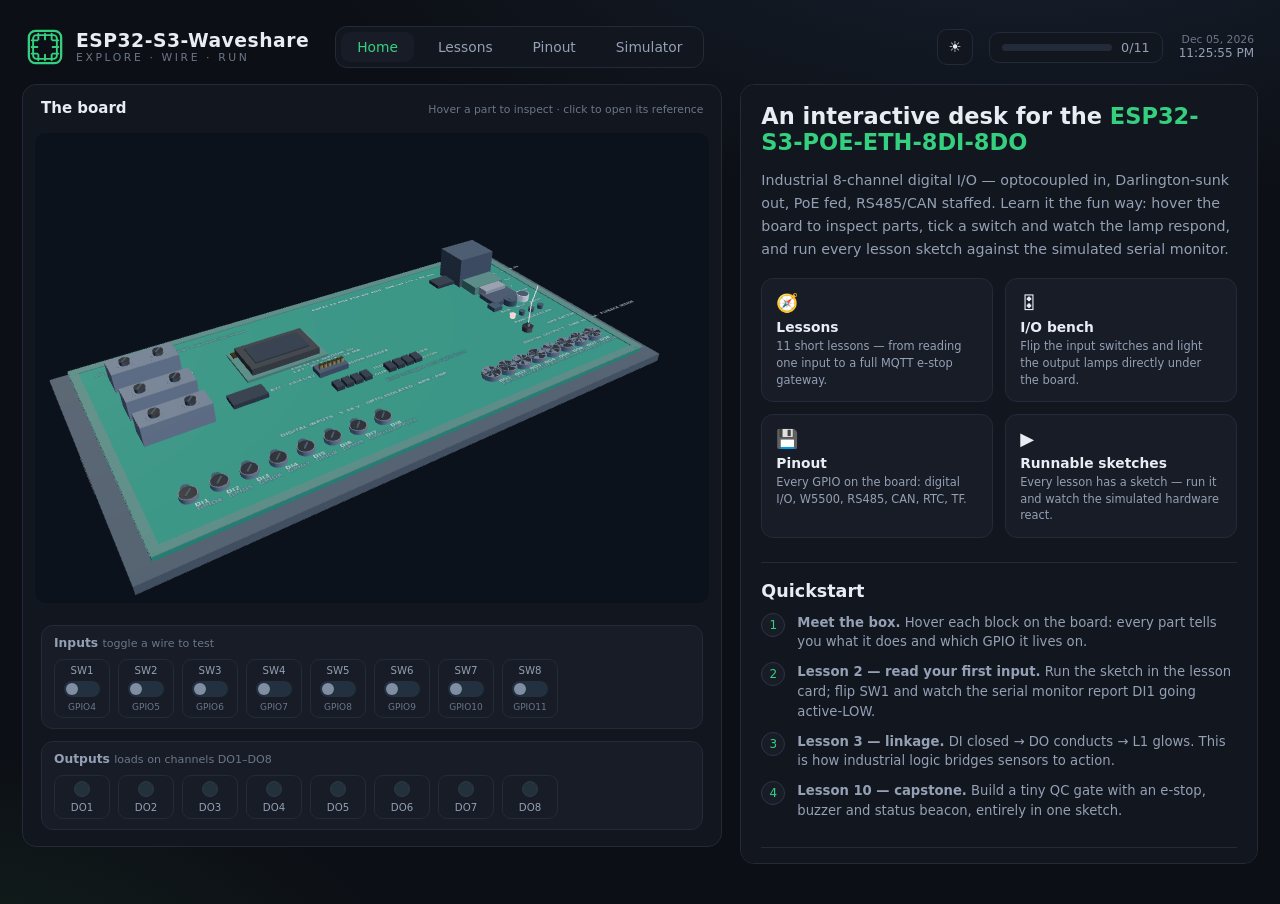
==== learn-esp32-s3/index.html @ 16760f64 "ESP32-S3-Waveshare: interactive 3D learning site + e-stop MQTT gateway firmware" ====
<!DOCTYPE html>
<html lang="en">
<head>
<meta charset="UTF-8">
<meta name="viewport" content="width=device-width, initial-scale=1.0">
<title>ESP32-S3-Waveshare</title>
<meta name="description" content="Learn industrial automation on an interactive Waveshare ESP32-S3-POE-ETH-8DI-8DO: digital inputs, digital outputs, RS485, CAN, Wi-Fi and PoE — with runnable sketch simulations.">
<link rel="stylesheet" href="app.css">
</head>
<body>
<div id="app">

  <!-- ===== Top bar ===== -->
  <header class="topbar">
    <div class="brand">
      <svg class="brand-logo" viewBox="0 0 40 40" aria-hidden="true">
        <rect x="3" y="3" width="34" height="34" rx="7" fill="none" stroke="currentColor" stroke-width="2.4"/>
        <rect x="7.5" y="7.5" width="25" height="25" rx="3.5" fill="none" stroke="currentColor" stroke-width="2"/>
        <g stroke="currentColor" stroke-width="2" stroke-linecap="round">
          <path d="M13 6v6M20 6v6M27 6v6M13 28v6M20 28v6M27 28v6M6 13h6M6 20h6M6 27h6M28 13h6M28 20h6M28 27h6"/>
        </g>
      </svg>
      <div class="brand-text">
        <h1>ESP32-S3-Waveshare</h1>
        <p>Explore · Wire · Run</p>
      </div>
    </div>

    <nav class="topnav" aria-label="Main">
      <button class="nav-btn is-active"   data-nav="home">Home</button>
      <button class="nav-btn"             data-nav="lessons">Lessons</button>
      <button class="nav-btn"             data-nav="pinout">Pinout</button>
      <button class="nav-btn"             data-nav="simulator">Simulator</button>
    </nav>

    <div class="status">
      <button class="theme-btn" id="theme-btn" title="Toggle light / dark theme">☀️</button>
      <div class="progress-chip" title="Lessons completed">
        <span class="progress-track"><span class="progress-fill" id="progress-fill"></span></span>
        <span class="progress-count" id="progress-count">0/11</span>
      </div>
      <time class="clock" id="clock"><span id="clock-date"></span><span id="clock-time"></span></time>
    </div>
  </header>

  <!-- ===== Main stage ===== -->
  <main class="stage">

    <!-- Left: the interactive board -->
    <section class="panel board-panel" aria-label="Interactive board">
      <div class="panel-head">
        <h2>The board</h2>
        <span class="hint">Hover a part to inspect · click to open its reference</span>
      </div>
      <div class="board-scroll">
        <div id="frame-container"></div><!-- SVG injected here -->
      </div>
      <div class="bench">
        <div class="bench-block" id="bench-di">
          <h3>Inputs <small>toggle a wire to test</small></h3>
          <div class="switch-row" id="di-switches"></div>
        </div>
        <div class="bench-block" id="bench-do">
          <h3>Outputs <small>loads on channels DO1–DO8</small></h3>
          <div class="lamp-row" id="do-lamps"></div>
        </div>
      </div>
    </section>

    <!-- Right: content panel -->
    <section class="panel content-panel" id="content-panel"></section>
  </main>
</div>

<script src="three.min.js"></script>
<script src="board3d.js"></script>
<script src="data.js"></script>
<script src="app.js"></script>
</body>
</html>
---- learn-esp32-s3/app.css ----
/* ============================================================
   ESP32-S3-Waveshare — Learn the Waveshare ESP32-S3-POE-ETH-8DI-8DO
   ============================================================ */
:root{
  --bg:      #0c0f15;
  --panel:   #12161f;
  --panel-2: #171c27;
  --line:    #232a38;
  --line-2:  #2e3644;
  --ink:     #e8ecf3;
  --muted:   #94a0b4;
  --faint:   #6b7688;
  --ok:      #35d07f;
  --amber:   #ffb454;
  --info:    #58a6ff;
  --danger:  #ff7466;
  --di:      #58a6ff;
  --do:      #35d07f;
  --pcagreen:#0f2e24;
  --radii:   14px;

  /* themed surfaces + inks (dark defaults) */
  --bg-glow-1: #17202e;
  --bg-glow-2: #14231d;
  --code-bg:   var(--code-bg);
  --console-bg:#070b10;
  --code-ink:  #c9d5e4;
  --console-ink:#a8e6c8;
  --goal-bg:   #101a2a;  --goal-border:#23406b;  --goal-ink:#bcd7ff;
  --warn-bg:   #2a140f;  --warn-border:#6b3a2c;  --warn-ink:#ffcdc2;
  --row-sel:   #13221b;  --row-hover: #131a26;
  --done-border:#2e5a45;
  --do-on-ink: #b9ffd8;
  --run-bg:    #123527;  --run-border:#2e6b52;   --run-hover:#174634;
  --stop-bg:   #3a1310;  --stop-border:#6b2c25;  --stop-ink:#ff9d92; --stop-hover:#4a1713;
  --svg-case:  #1e2633;  --svg-case-line:#313d4e;
  --svg-pcb:   #0f2e24;  --svg-pcb-line: #1c453a;
  --svg-term:  #2b3442;  --svg-term-line:#3c4858;
  --svg-termc: #3a4553;  --svg-screw-line:#5b6a80;
  --svg-screw: #8f9db3;
  --svg-lamp:  #2c3a47;
  --svg-hole:  #0f141d;
  --svg-trace: #2f6b57;

  font-size:15px;
}
[data-theme="light"]{
  --bg:      #eef1f6;
  --panel:   #ffffff;
  --panel-2: #f2f5fa;
  --line:    #dde3ec;
  --line-2:  #c6cfdd;
  --ink:     #1b2534;
  --muted:   #4c5a6f;
  --faint:   #8593a8;

  --bg-glow-1: #e0e8f3;
  --bg-glow-2: #e3efe8;
  --code-bg:   #eceff5;
  --console-bg:#f7f9fc;
  --code-ink:  #24344c;
  --console-ink:#137a4e;
  --goal-bg:   #e9f2fd;  --goal-border:#9cc0ec;  --goal-ink:#27588c;
  --warn-bg:   #fdeee8;  --warn-border:#dfa28c;  --warn-ink:#8f4a3a;
  --row-sel:   #e1f1e8;  --row-hover: #ecf0f7;
  --done-border:#7fbf9f;
  --do-on-ink: #0e6a44;
  --run-bg:    #dcf3e7;  --run-border:#7fbf9f;   --run-hover:#c7ecd9;
  --stop-bg:   #fde3de;  --stop-border:#d98f7a;  --stop-ink:#a34a3a; --stop-hover:#f8d2cb;
  --svg-case:  #eef1f6;  --svg-case-line:#c3cddb;
  --svg-pcb:   #1a6b52;  --svg-pcb-line: #10493a;
  --svg-term:  #c8d3e1;  --svg-term-line:#96a6bb;
  --svg-termc: #b7c3d3;  --svg-screw-line:#5f7189;
  --svg-screw: #5f7189;
  --svg-lamp:  #2c3a47;
  --svg-hole:  #e8edf3;
  --svg-trace: #2f8a68;
}
*{box-sizing:border-box}
html,body{margin:0;padding:0}
body{
  background:
    radial-gradient(1200px 500px at 80% -10%, var(--bg-glow-1) 0%, transparent 60%),
    radial-gradient(900px 420px at -10% 110%, var(--bg-glow-2) 0%, transparent 60%),
    var(--bg);
  color:var(--ink);
  font-family:"Segoe UI", system-ui, -apple-system, Roboto, Arial, sans-serif;
  min-height:100vh;
}
h1,h2,h3,h4{margin:0;font-weight:600}
button{font:inherit;color:inherit;background:none;border:none;cursor:pointer}
code,kbd,pre{font-family:"Cascadia Code","JetBrains Mono",Consolas,monospace}

#app{max-width:1500px;margin:0 auto;padding:18px 22px 40px}

/* ================= Top bar ================= */
.topbar{
  display:flex;align-items:center;gap:26px;
  padding:8px 4px 16px;flex-wrap:wrap;
}
.brand{display:flex;align-items:center;gap:12px}
.brand .brand-logo{width:38px;height:38px;color:var(--ok)}
.brand h1{font-size:1.25rem;letter-spacing:.5px}
.brand p{margin:0;font-size:.72rem;color:var(--faint);letter-spacing:2.6px;text-transform:uppercase}
.topnav{display:flex;gap:8px;background:var(--panel);border:1px solid var(--line);padding:5px;border-radius:12px}
.nav-btn{
  padding:7px 16px;border-radius:9px;color:var(--muted);font-size:.92rem;
  transition:background .15s,color .15s;
}
.nav-btn:hover{background:var(--panel-2);color:var(--ink)}
.nav-btn.is-active{background:var(--panel-2);color:var(--ok)}
.status{margin-left:auto;display:flex;align-items:center;gap:16px}
.theme-btn{
  width:36px;height:36px;border-radius:10px;background:var(--panel);border:1px solid var(--line);
  display:flex;align-items:center;justify-content:center;font-size:1rem;transition:border-color .15s, transform .15s;
}
.theme-btn:hover{border-color:var(--line-2);transform:translateY(-1px)}
.progress-chip{display:flex;align-items:center;gap:9px;background:var(--panel);border:1px solid var(--line);
  border-radius:10px;padding:7px 12px}
.progress-track{width:110px;height:7px;border-radius:4px;background:var(--line);overflow:hidden;display:inline-block}
.progress-fill{display:block;height:100%;width:0%;border-radius:4px;background:linear-gradient(90deg,var(--ok),#7ee0b0);transition:width .5s}
.progress-count{font-size:.85rem;color:var(--muted);font-variant-numeric:tabular-nums}
.clock{display:flex;flex-direction:column;align-items:flex-end;line-height:1.25}
.clock span{font-size:.8rem;color:var(--muted);font-variant-numeric:tabular-nums}
.clock span:first-child{color:var(--faint);font-size:.72rem}

/* ================= Stage & panels ================= */
.stage{display:grid;grid-template-columns:minmax(520px,1.15fr) minmax(430px,.85fr);gap:18px;align-items:start}
@media (max-width:1080px){.stage{grid-template-columns:1fr}}

.panel{background:var(--panel);border:1px solid var(--line);border-radius:var(--radii);overflow:hidden}
.panel-head{display:flex;align-items:baseline;justify-content:space-between;gap:10px;padding:14px 18px 10px}
.panel-head h2{font-size:1rem}
.panel-head .hint{font-size:.72rem;color:var(--faint)}
.board-panel{position:sticky;top:14px}

.board-scroll{padding:6px 12px 12px}
.board-scroll svg{width:100%;height:auto;display:block;border-radius:10px}
#frame-container{position:relative;height:min(58vh,470px);min-height:340px;border-radius:10px;overflow:hidden;background:transparent}
#frame-container canvas{width:100% !important;height:100% !important;display:block;touch-action:none;border-radius:10px}

/* Callouts over board */
.co{position:absolute;transform:translate(-50%,-100%)}
.badge{display:inline-flex;align-items:center;gap:6px;background:#0d1320cc;border:1px solid var(--line-2);
  padding:3px 9px;border-radius:7px;font-size:.72rem;color:var(--ink);white-space:nowrap}
.badge b{color:var(--amber)}
.badge.on{border-color:var(--do);color:#d7ffe9}
.badge.on b{color:var(--do)}

/* ---------- SVG board styles ---------- */
.case{fill:var(--svg-case);stroke:var(--svg-case-line);stroke-width:2}
.case-in{fill:#161d29}
.pcb{fill:var(--svg-pcb);stroke:var(--svg-pcb-line);stroke-width:1.5}
.terminal-block{fill:var(--svg-term);stroke:var(--svg-term-line);stroke-width:1}
.terminal-circle{fill:var(--svg-termc);stroke:var(--svg-screw-line);stroke-width:1.4}
.screw{fill:var(--svg-screw)}
.part{cursor:pointer}
.part .hot{transition:all .15s;stroke:transparent;stroke-width:6;fill:transparent}
.part:hover .hot,.part.hot .hot{stroke:var(--amber);fill:var(--amber14, rgba(255,180,84,.08))}
.part.sel .hot{stroke:var(--ok)}
.part-label{fill:#c3cddb;font-size:11px;font-family:inherit;user-select:none;pointer-events:none}
.part-sym{user-select:none;pointer-events:none}
.al-label{fill:#7d8a9e;font-size:10px;font-family:inherit;user-select:none}
.shield{fill:#232c3c;stroke:#3d4b62;stroke-width:1.2}
.shield-hatch{stroke:#2e3a4d;stroke-width:1.4}
.chip{fill:#17322c;stroke:#2b5f4f;stroke-width:1}
.lamp-pcb{fill:#111a16;stroke:#28323f;stroke-width:1}
.lamp{fill:var(--svg-lamp);transition:fill .18s, filter .18s}
.lamp.on{fill:var(--do);filter:drop-shadow(0 0 5px #35d07f)}
.lamp-amp{fill:#0e141c;stroke:#2a3543;stroke-width:1}
.rj{fill:#20293a;stroke:#42506a;stroke-width:1.4}
.usbc{fill:#233040;stroke:#4a5a74;stroke-width:1.3}
.tf{fill:#20293a;stroke:#42506a;stroke-width:1.2}
.antenna{stroke:var(--svg-screw);stroke-width:2.4;stroke-linecap:round}
.rgb{fill:#25303f;transition:fill .3s, filter .3s}
.led-pwr{fill:#571f1f}
.led-pwr.on{fill:#ff5348;filter:drop-shadow(0 0 4px #ff5348)}
.led-txd{fill:#1c2a1e}
.led-txd.on{fill:#44e07a;filter:drop-shadow(0 0 4px #44e07a)}
.led-rxd{fill:#14203f}
.led-rxd.on{fill:#3f7dff;filter:drop-shadow(0 0 4px #3f7dff)}
.led-can{fill:#241d2c}
.led-can.on{fill:#c763ff;filter:drop-shadow(0 0 4px #c763ff)}
.buzzer-hole{fill:var(--svg-hole);stroke:var(--svg-term-line);stroke-width:1}
.opto{fill:#22181f;stroke:#5a3a4a;stroke-width:1}
.relay{fill:#20142a;stroke:#6b3d8f;stroke-width:1}
.trace{stroke:var(--svg-trace);stroke-width:1.6;fill:none;opacity:.55}
.flow{fill:none;stroke-width:2.4;stroke-linecap:round;opacity:0;transition:opacity .3s}
.flow.on{opacity:1;stroke-dasharray:6 7;animation:flowmove 1s linear infinite}
.flow.off-anim{stroke-dasharray:0}
@keyframes flowmove{to{stroke-dashoffset:-13}}
.tr{transform-origin:center;transition:transform .15s ease}

/* ---------- Bench (I/O controls under board) ---------- */
.bench{padding:10px 18px 16px;display:grid;gap:12px}
.bench-block{background:var(--panel-2);border:1px solid var(--line);border-radius:12px;padding:10px 12px}
.bench-block h3{font-size:.82rem;color:var(--muted);font-weight:600}
.bench-block h3 small{color:var(--faint);font-weight:400;font-size:.74rem}
.switch-row,.lamp-row{display:flex;gap:8px;margin-top:9px;flex-wrap:wrap;align-items:center}
.mini-switch{
  width:56px;padding:5px 2px;border-radius:9px;background:var(--code-bg);border:1px solid var(--line);
  display:flex;flex-direction:column;align-items:center;gap:5px;font-size:.68rem;color:var(--muted);
}
.mini-switch .knob{
  width:36px;height:16px;border-radius:9px;background:#233040;position:relative;transition:background .2s;
}
.mini-switch .knob::after{
  content:"";position:absolute;top:2px;left:2px;width:12px;height:12px;border-radius:50%;
  background:#7f8ea3;transition:left .2s, background .2s;
}
.mini-switch.closed{border-color:#33517a}
.mini-switch.closed .knob{background:#33517a}
.mini-switch.closed .knob::after{left:22px;background:#58a6ff}
.mini-switch:hover{border-color:var(--line-2);color:var(--ink)}
.mini-lamp{
  width:56px;padding:5px 2px;border-radius:9px;background:var(--code-bg);border:1px solid var(--line);
  display:flex;flex-direction:column;align-items:center;gap:5px;font-size:.68rem;color:var(--muted);
}
.mini-lamp .dot{width:16px;height:16px;border-radius:50%;background:#22313c;border:1px solid #2c3a47;
  transition:background .18s, box-shadow .18s}
.mini-lamp.on{border-color:var(--done-border);color:var(--do-on-ink)}
.mini-lamp.on .dot{background:var(--do);box-shadow:0 0 6px var(--do)}
.mini-lamp:hover{border-color:var(--line-2);color:var(--ink)}

/* ---------- Content panel ---------- */
.content-panel{min-height:560px;max-height:calc(100vh - 120px);overflow-y:auto;scrollbar-width:thin;
  scrollbar-color:var(--line-2) transparent}
.view{padding:18px 20px 26px;display:none;animation:fade .25s}
.view.is-active{display:block}
@keyframes fade{from{opacity:0;transform:translateY(5px)}to{opacity:1;transform:none}}

/* Home */
.hero h2{font-size:1.5rem;margin-bottom:6px}
.hero h2 em{color:var(--ok);font-style:normal}
.hero p.lead{color:var(--muted);line-height:1.6;font-size:.95rem;max-width:52ch}
.feature-cards{display:grid;grid-template-columns:repeat(auto-fill,minmax(170px,1fr));gap:12px;margin-top:18px}
.fcard{background:var(--panel-2);border:1px solid var(--line);border-radius:12px;padding:13px 14px;cursor:pointer;
  transition:border-color .15s, transform .15s}
.fcard:hover{border-color:var(--line-2);transform:translateY(-2px)}
.fcard .num{font-size:1.2rem}
.fcard h4{margin:6px 0 3px;font-size:.92rem}
.fcard p{margin:0;font-size:.76rem;color:var(--muted);line-height:1.45}
.quickstart{margin-top:24px;border-top:1px solid var(--line);padding-top:18px}
.quickstart h3{margin-bottom:12px}
.step-list{list-style:none;margin:0;padding:0;display:grid;gap:10px}
.step-list li{display:flex;gap:12px;align-items:flex-start;color:var(--muted);font-size:.88rem;line-height:1.5}
.step-list .n{flex:none;width:24px;height:24px;border-radius:50%;background:var(--panel-2);border:1px solid var(--line-2);
  display:flex;align-items:center;justify-content:center;font-size:.8rem;color:var(--ok)}

/* Lessons */
.lesson-list{display:grid;gap:10px;margin-top:8px}
.lesson-item{background:var(--panel-2);border:1px solid var(--line);border-radius:12px;padding:12px 14px;
  cursor:pointer;display:flex;gap:14px;align-items:flex-start;transition:border-color .15s}
.lesson-item:hover{border-color:var(--line-2)}
.lesson-item.done{border-color:var(--done-border)}
.lesson-item.active{border-color:var(--ok);background:var(--row-sel)}
.lesson-item .lnum{flex:none;width:34px;height:34px;border-radius:9px;background:var(--code-bg);border:1px solid var(--line-2);
  display:grid;place-items:center;color:var(--ok);font-weight:700;font-size:.9rem}
.lesson-item.done .lnum::after{content:none}
.lesson-item .lbody h4{font-size:.95rem}
.lesson-item .lbody p{margin:3px 0 0;font-size:.78rem;color:var(--muted);line-height:1.45}
.lesson-item .done-mark{margin-left:auto;color:var(--ok);font-size:.85rem;align-self:center}
.backlink{color:var(--info);background:none;border:none;font-size:.85rem;padding:0;margin:4px 0 14px;cursor:pointer}
.backlink:hover{text-decoration:underline}
.lesson-detail h2{font-size:1.25rem;margin-bottom:4px}
.lesson-detail .sub{color:var(--faint);font-size:.8rem;margin-bottom:16px}
.lesson-detail article{color:var(--muted);line-height:1.65;font-size:.9rem}
.lesson-detail article p{margin:10px 0}
.lesson-detail article ul{margin:8px 0 10px;padding-left:20px}
.lesson-detail article li{margin:4px 0}
.lesson-detail article b{color:var(--ink)}
.lesson-detail article .term{color:var(--amber);font-weight:600}
.goal{background:var(--goal-bg);border:1px solid var(--goal-border);border-radius:10px;padding:10px 14px;margin:12px 0;
  font-size:.85rem;color:var(--goal-ink)}
.goal::before{content:"🎯 Goal: ";font-weight:700;color:var(--info)}
.warnbox{background:var(--warn-bg);border:1px solid var(--warn-border);border-radius:10px;padding:10px 14px;margin:12px 0;
  font-size:.85rem;color:var(--warn-ink)}
.warnbox::before{content:"⚠ Careful: ";font-weight:700;color:var(--danger)}
.code-card{margin:14px 0}
.code-card .code-head{
  display:flex;align-items:center;gap:8px;background:var(--code-bg);border:1px solid var(--line);
  border-radius:10px 10px 0 0;padding:8px 12px;font-size:.75rem;color:var(--muted)
}
.code-card .code-head .grow{flex:1}
.btn-run,.btn-stop{
  padding:5px 13px;border-radius:8px;font-size:.8rem;font-weight:600;
  background:var(--run-bg);border:1px solid var(--run-border);color:var(--ok);transition:background .15s
}
.btn-run:hover{background:var(--run-hover)}
.btn-run:disabled{opacity:.4;cursor:not-allowed}
.btn-stop{background:var(--stop-bg);border-color:var(--stop-border);color:var(--stop-ink);display:none}
.btn-stop:hover{background:var(--stop-hover)}
.code-card pre{
  margin:0;background:var(--code-bg);border:1px solid var(--line);border-top:none;
  border-radius:0 0 10px 10px;padding:13px 16px;font-size:.8rem;line-height:1.6;
  overflow-x:auto;color:var(--code-ink)
}
.tok-kw{color:#ff7ea8}
.tok-fn{color:#7cc7ff}
.tok-num{color:#ffd08a}
.tok-str{color:#a5e6a1}
.tok-com{color:#5a6678;font-style:italic}
.tok-pin{color:var(--amber);font-weight:600}
.lesson-actions{display:flex;gap:10px;margin-top:18px;flex-wrap:wrap}
.btn-ghost{padding:8px 16px;border-radius:9px;border:1px solid var(--line-2);background:var(--panel-2);
  color:var(--ink);font-size:.85rem}
.btn-ghost:hover{border-color:var(--ok);color:var(--ok)}
.btn-success{background:var(--run-bg);border-color:var(--run-border);color:var(--ok)}

/* Serial monitor */
.console{background:var(--console-bg);border:1px solid var(--line);border-radius:10px;margin-top:12px}
.console-head{display:flex;align-items:center;gap:10px;padding:8px 12px;border-bottom:1px solid var(--line);
  font-size:.76rem;color:var(--muted)}
.console-dot{width:8px;height:8px;border-radius:50%;background:var(--faint)}
.console-dot.live{background:var(--ok);box-shadow:0 0 6px var(--ok)}
.console-title{font-weight:700}
.console-status{color:var(--faint)}
.console-close{margin-left:auto;color:var(--faint);font-size:1rem;padding:0 4px}
.console-close:hover{color:var(--danger)}
.console-lines{
  padding:10px 14px;height:190px;overflow-y:auto;font-size:.78rem;line-height:1.55;color:var(--console-ink);
  white-space:pre-wrap;word-break:break-word;
  scrollbar-width:thin;
}
.console-lines .tstamp{color:var(--faint);margin-right:6px}
.console-lines.empty::before{content:"— idle — press ▶ Run on a lesson sketch";color:var(--faint)}

/* Pinout */
.pin-group{margin:16px 0}
.pin-group h3{font-size:.95rem;margin-bottom:8px;color:var(--amber)}
table.pin-table{width:100%;border-collapse:collapse;font-size:.78rem}
table.pin-table th,table.pin-table td{padding:7px 9px;border-bottom:1px solid var(--line);text-align:left;vertical-align:top}
table.pin-table th{color:var(--faint);font-weight:600;font-size:.72rem;text-transform:uppercase;letter-spacing:.8px}
table.pin-table td code{background:var(--code-bg);border:1px solid var(--line);border-radius:5px;padding:1px 6px;color:var(--amber);font-size:.75rem;white-space:nowrap}
table.pin-table tr.sel td{background:var(--row-sel)}
table.pin-table tr:hover td{background:var(--row-hover)}

/* Popover */
.popover{
  position:fixed;z-index:60;max-width:320px;background:var(--panel);border:1px solid var(--line-2);
  border-radius:12px;padding:12px 14px;font-size:.8rem;color:var(--muted);line-height:1.5;
  box-shadow:0 12px 40px #00000090;pointer-events:none;opacity:0;transition:opacity .12s;
}
.popover.show{opacity:1}
.popover h4{color:var(--ink);font-size:.9rem;margin-bottom:4px}
.popover .p-kw{color:var(--amber);font-weight:600}
.popover .go{margin-top:8px;display:block;color:var(--info);cursor:pointer;font-size:.76rem}
.popover .go:hover{text-decoration:underline}

.footer-note{margin-top:26px;padding-top:14px;border-top:1px solid var(--line);
  color:var(--faint);font-size:.75rem;line-height:1.6}
.footer-note a{color:var(--info)}
kbd{background:var(--code-bg);border:1px solid var(--line-2);border-bottom-width:2px;border-radius:5px;padding:1px 6px;font-size:.75rem}
.tag{display:inline-block;background:var(--panel-2);border:1px solid var(--line-2);color:var(--muted);
  border-radius:6px;padding:2px 8px;font-size:.7rem;margin:2px 4px 2px 0}
.tag.ok{color:var(--ok);border-color:var(--done-border)}
.tag.blue{color:var(--info);border-color:#2d4a75}
.tag.amber{color:var(--amber);border-color:#6b5320}

/* simulator deck extras */
.sim-controls{display:flex;flex-wrap:wrap;gap:10px;margin:16px 0}
.sim-btn{padding:9px 14px;border-radius:10px;background:var(--panel-2);border:1px solid var(--line-2);
  color:var(--ink);font-size:.85rem;transition:border-color .15s,color .15s}
.sim-btn:hover{border-color:var(--ok);color:var(--ok)}
.sim-log{background:#070b10;border:1px solid var(--line);border-radius:10px;padding:10px 14px;max-height:320px;
  overflow-y:auto;font-size:.76rem;line-height:1.6;color:#9fb8c8;
  font-family:"Cascadia Code",Consolas,monospace;scrollbar-width:thin}
.sim-log #sim-log-lines div{border-bottom:1px dashed #14202b;padding:2px 0}
.inline-code{display:block;margin:8px 0;background:var(--code-bg);border:1px solid var(--line);border-radius:6px;
  padding:8px 12px;font-size:.78rem;color:#c9d5e4;overflow-x:auto;
  font-family:"Cascadia Code","JetBrains Mono",Consolas,monospace}
.mini-switch .gpio{font-size:.6rem;color:var(--faint)}
.popover p{margin:6px 0 0}
.tip-inline{background:#101a2a;border:1px solid #23406b;border-radius:10px;padding:8px 12px;font-size:.82rem;color:#bcd7ff}
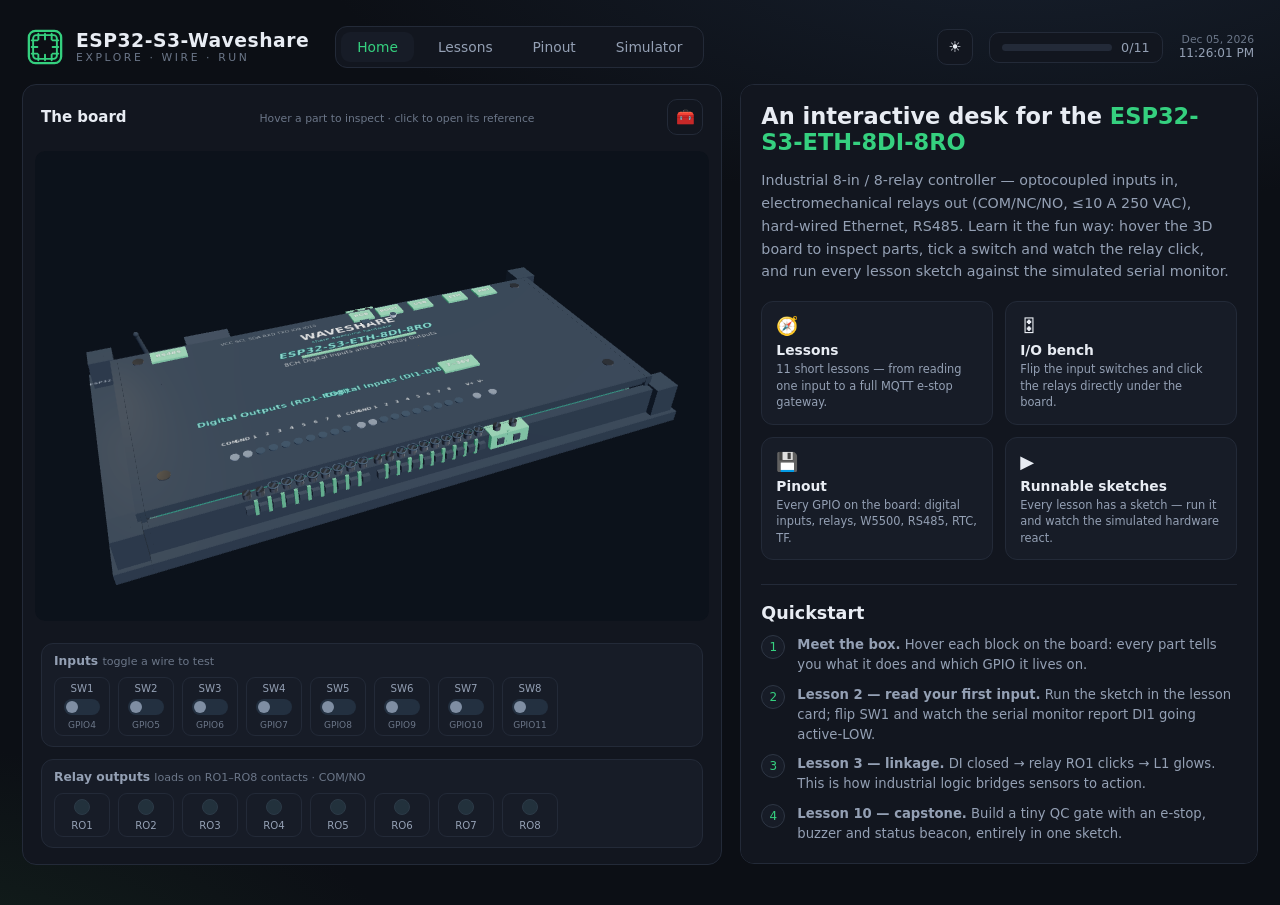
==== commit f43b745d: "learn-site: full 8RO relay conversion + photo-faithful 3D gateway - data.js/app.js/css: POE-ETH-8DI-" ====
--- a/learn-esp32-s3/index.html
+++ b/learn-esp32-s3/index.html
@@ -4,7 +4,7 @@
 <meta charset="UTF-8">
 <meta name="viewport" content="width=device-width, initial-scale=1.0">
 <title>ESP32-S3-Waveshare</title>
-<meta name="description" content="Learn industrial automation on an interactive Waveshare ESP32-S3-POE-ETH-8DI-8DO: digital inputs, digital outputs, RS485, CAN, Wi-Fi and PoE — with runnable sketch simulations.">
+<meta name="description" content="Learn industrial automation on an interactive Waveshare ESP32-S3-ETH-8DI-8RO: 8 optocoupled digital inputs, 8 relays with COM/NO/NC contacts, RS485 and Ethernet — with runnable sketch simulations.">
 <link rel="stylesheet" href="app.css">
 </head>
 <body>
@@ -51,6 +51,7 @@
       <div class="panel-head">
         <h2>The board</h2>
         <span class="hint">Hover a part to inspect · click to open its reference</span>
+        <button class="theme-btn" id="case-btn" title="Inspector mode — lift the cover (3D view)">🧰</button>
       </div>
       <div class="board-scroll">
         <div id="frame-container"></div><!-- SVG injected here -->
@@ -59,9 +60,8 @@
         <div class="bench-block" id="bench-di">
           <h3>Inputs <small>toggle a wire to test</small></h3>
           <div class="switch-row" id="di-switches"></div>
-        </div>
-        <div class="bench-block" id="bench-do">
-          <h3>Outputs <small>loads on channels DO1–DO8</small></h3>
+        </div>        <div class="bench-block" id="bench-do">
+          <h3>Relay outputs <small>loads on RO1–RO8 contacts · COM/NO</small></h3>
           <div class="lamp-row" id="do-lamps"></div>
         </div>
       </div>
--- a/learn-esp32-s3/app.css
+++ b/learn-esp32-s3/app.css
@@ -1,5 +1,5 @@
 /* ============================================================
-   ESP32-S3-Waveshare — Learn the Waveshare ESP32-S3-POE-ETH-8DI-8DO
+   ESP32-S3-Waveshare — Learn the Waveshare ESP32-S3-ETH-8DI-8RO
    ============================================================ */
 :root{
   --bg:      #0c0f15;
@@ -179,11 +179,9 @@
 .led-txd.on{fill:#44e07a;filter:drop-shadow(0 0 4px #44e07a)}
 .led-rxd{fill:#14203f}
 .led-rxd.on{fill:#3f7dff;filter:drop-shadow(0 0 4px #3f7dff)}
-.led-can{fill:#241d2c}
-.led-can.on{fill:#c763ff;filter:drop-shadow(0 0 4px #c763ff)}
 .buzzer-hole{fill:var(--svg-hole);stroke:var(--svg-term-line);stroke-width:1}
 .opto{fill:#22181f;stroke:#5a3a4a;stroke-width:1}
-.relay{fill:#20142a;stroke:#6b3d8f;stroke-width:1}
+.relay-body{fill:#2f52c8;stroke:#1c3a8a;stroke-width:1.4;cursor:pointer}
 .trace{stroke:var(--svg-trace);stroke-width:1.6;fill:none;opacity:.55}
 .flow{fill:none;stroke-width:2.4;stroke-linecap:round;opacity:0;transition:opacity .3s}
 .flow.on{opacity:1;stroke-dasharray:6 7;animation:flowmove 1s linear infinite}
